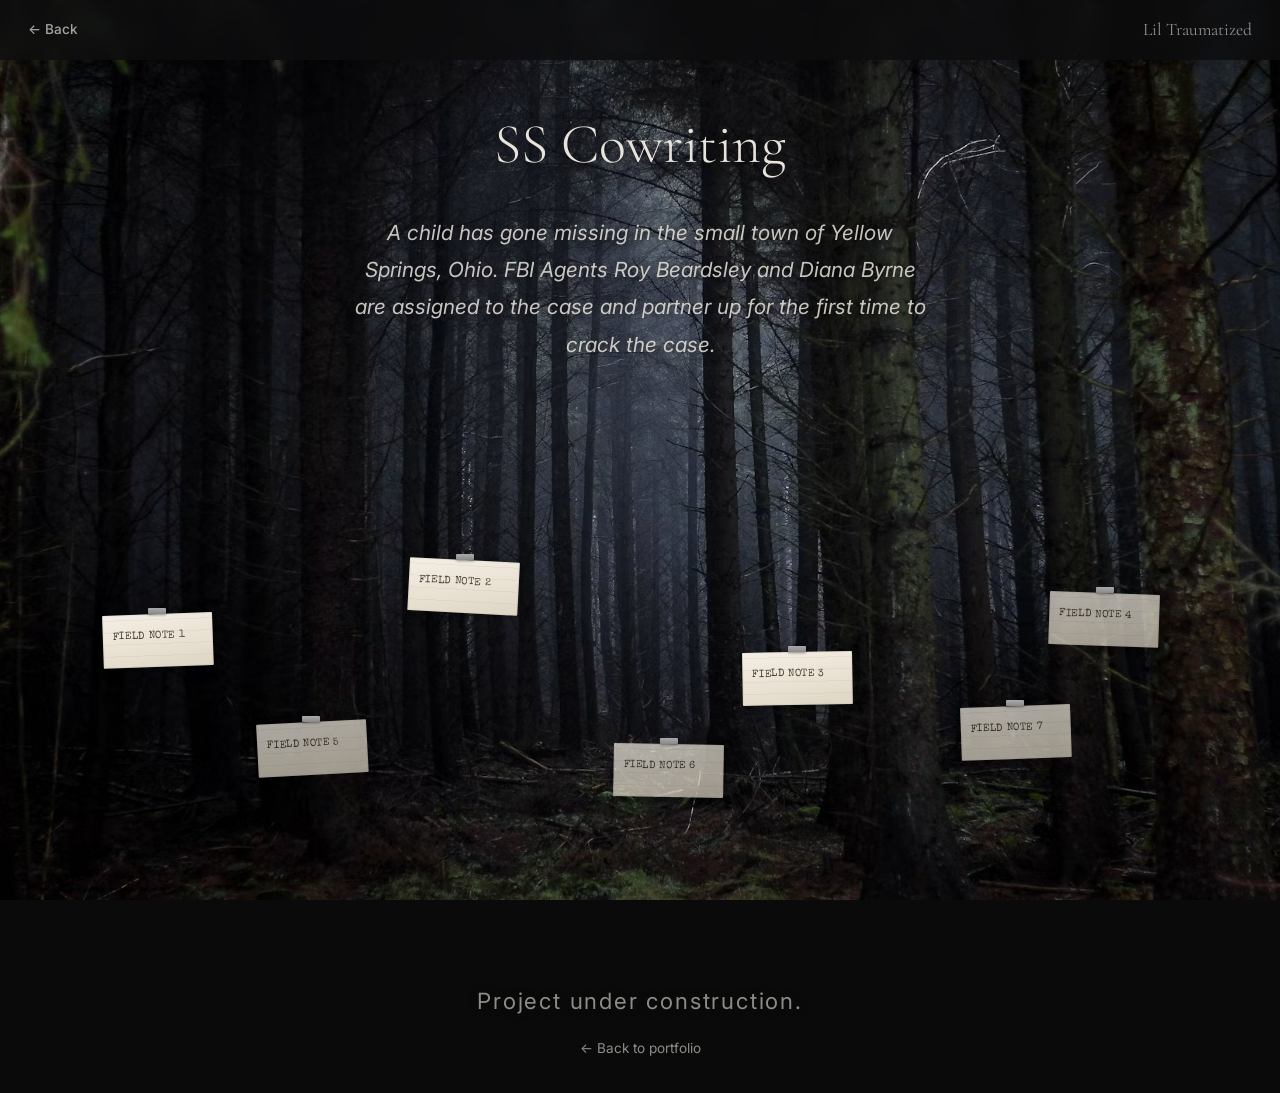
==== cowriting.html @ d9c1371a "Add SS Cowriting section with notebook animation and dark forest subpage Landing page: new notebook " ====
<!DOCTYPE html>
<html lang="en">
<head>
  <meta charset="UTF-8" />
  <meta name="viewport" content="width=device-width, initial-scale=1" />
  <meta name="color-scheme" content="light" />
  <title>SS Cowriting — Lil Traumatized</title>
  <link rel="preconnect" href="https://fonts.googleapis.com" />
  <link rel="preconnect" href="https://fonts.gstatic.com" crossorigin />
  <link href="https://fonts.googleapis.com/css2?family=Cormorant+Garamond:ital,wght@0,300;0,400;0,600;0,700;1,300;1,400&family=Inter:wght@300;400;500;600&family=Special+Elite&display=swap" rel="stylesheet" />
  <link rel="stylesheet" href="styles.css?v=24" />
</head>
<!-- Background image source: https://unsplash.com/s/photos/dark-forest?asset=%5B%22Photos%22%2C%7B%22slug%22%3A%22photography-of-forest-1L71sPT5XKc%22%7D%5D -->
<body class="cowriting-page">

  <!-- Dark forest background (brightness +0.05 via CSS filter) -->
  <div class="forest-bg" aria-hidden="true">
    <img src="Other%20Art%20Resources/DarkForest.avif" alt="" />
  </div>

  <!-- Fixed navigation -->
  <nav class="work-nav cowriting-nav">
    <a href="index.html" class="back-link">&larr; Back</a>
    <span class="work-nav-title">Lil Traumatized</span>
  </nav>

  <!-- Story blurb -->
  <header class="cowriting-header">
    <h1 class="cowriting-heading">SS Cowriting</h1>
    <p class="cowriting-blurb">A child has gone missing in the small town of Yellow Springs, Ohio. FBI Agents Roy Beardsley and Diana Byrne are assigned to the case and partner up for the first time to crack the case.</p>
  </header>

  <!-- Field notes pinned to the forest -->
  <main class="field-notes">

    <div class="field-note field-note--unlocked" data-note="1" style="top: 38%; left: 8%;">
      <div class="field-note-pin"></div>
      <div class="field-note-paper">
        <span class="field-note-label">Field Note 1</span>
        <span class="field-note-title">A Blip In The Timeline</span>
      </div>
    </div>

    <div class="field-note field-note--unlocked" data-note="2" style="top: 28%; left: 32%;">
      <div class="field-note-pin"></div>
      <div class="field-note-paper">
        <span class="field-note-label">Field Note 2</span>
        <span class="field-note-title">Briefing over Breakfast</span>
      </div>
    </div>

    <div class="field-note field-note--unlocked" data-note="3" style="top: 45%; left: 58%;">
      <div class="field-note-pin"></div>
      <div class="field-note-paper">
        <span class="field-note-label">Field Note 3</span>
        <span class="field-note-title">Old Man ....</span>
      </div>
    </div>

    <div class="field-note field-note--locked" data-note="4" style="top: 34%; left: 82%;">
      <div class="field-note-pin"></div>
      <div class="field-note-paper">
        <span class="field-note-label">Field Note 4</span>
        <span class="field-note-title">....</span>
      </div>
    </div>

    <div class="field-note field-note--locked" data-note="5" style="top: 58%; left: 20%;">
      <div class="field-note-pin"></div>
      <div class="field-note-paper">
        <span class="field-note-label">Field Note 5</span>
        <span class="field-note-title">....</span>
      </div>
    </div>

    <div class="field-note field-note--locked" data-note="6" style="top: 62%; left: 48%;">
      <div class="field-note-pin"></div>
      <div class="field-note-paper">
        <span class="field-note-label">Field Note 6</span>
        <span class="field-note-title">....</span>
      </div>
    </div>

    <div class="field-note field-note--locked" data-note="7" style="top: 55%; left: 75%;">
      <div class="field-note-pin"></div>
      <div class="field-note-paper">
        <span class="field-note-label">Field Note 7</span>
        <span class="field-note-title">....</span>
      </div>
    </div>

  </main>

  <footer class="cowriting-footer">
    <p class="cowriting-status">Project under construction.</p>
    <a href="index.html" class="cowriting-back">&larr; Back to portfolio</a>
  </footer>

  <script>
    document.addEventListener('contextmenu', function (e) {
      if (e.target.tagName === 'IMG') e.preventDefault();
    });
  </script>
</body>
</html>
---- styles.css ----
/* =============================================
   Lil Traumatized — Photography Portfolio
   ============================================= */

/* --- Reset & Base --- */
*, *::before, *::after { box-sizing: border-box; margin: 0; padding: 0; }

:root {
  color-scheme: light;

  /* Sky gradient */
  --sky-top: #fef2f4;
  --sky-pink: #f0c0c8;
  --sky-blue: #b8d0e4;
  --sky-bottom: #9cbcd4;

  /* Film */
  --film-base: rgba(30, 14, 6, 0.82);
  --film-hole: rgba(0, 0, 0, 0.55);
  --film-negative: sepia(1) saturate(2.5) brightness(0.38) contrast(1.4) hue-rotate(-15deg);
  --film-clear: sepia(0) saturate(1) brightness(1) contrast(1) hue-rotate(0deg);

  /* Text */
  --text-dark: #1a1a2e;
  --text-muted: #555570;
  --text-light: #ede4dc;

  /* Work page (darkroom) */
  --darkroom-bg: #0d0d0f;
  --darkroom-warm: #1a1612;
  --string-light-glow: rgba(255, 200, 100, 0.8);
  --string-light-dim: rgba(255, 180, 80, 0.15);

  /* Fonts */
  --font-display: 'Cormorant Garamond', Georgia, serif;
  --font-body: 'Inter', system-ui, -apple-system, sans-serif;
}

html { scroll-behavior: smooth; }

body {
  font-family: var(--font-body);
  line-height: 1.6;
  color: var(--text-dark);
  -webkit-font-smoothing: antialiased;
  -moz-osx-font-smoothing: grayscale;
}

img {
  -webkit-user-drag: none;
  user-select: none;
}


/* ===========================================
   LANDING PAGE
   =========================================== */

.landing-page {
  background: linear-gradient(
    180deg,
    var(--sky-top) 0%,
    var(--sky-pink) 35%,
    var(--sky-blue) 70%,
    var(--sky-bottom) 100%
  );
  overflow-x: hidden;
  -webkit-user-select: none;
  user-select: none;
}


/* --- Hero: HELLO + Clouds --- */
.hero {
  position: relative;
  height: 100vh;
  display: flex;
  flex-direction: column;
  align-items: center;
  justify-content: center;
  overflow-x: clip;
  z-index: 10;
}

.hero-content {
  text-align: center;
  z-index: 5;
  position: relative;
}

.hero-hello {
  font-family: var(--font-display);
  font-size: clamp(6rem, 18vw, 14rem);
  font-weight: 300;
  letter-spacing: 0.02em;
  line-height: 1;
  color: var(--text-dark);
  opacity: 0;
  transform: translateY(30px);
}

.hero-sub {
  font-family: var(--font-body);
  font-size: clamp(0.7rem, 1.6vw, 0.92rem);
  font-weight: 300;
  letter-spacing: 0.2em;
  text-transform: uppercase;
  color: var(--text-muted);
  margin-top: 12px;
  opacity: 0;
  transform: translateY(15px);
}

.hero-a {
  display: inline-block;
  opacity: 0;
  margin: 0 0.15em;
  animation: flickerA 4s ease-in-out 2s infinite;
}

@keyframes flickerA {
  0%, 5%    { opacity: 0; }
  8%        { opacity: 0.35; }
  10%       { opacity: 0.05; }
  13%       { opacity: 0.42; }
  15%, 18%  { opacity: 0; }
  22%       { opacity: 0.3; }
  24%       { opacity: 0.48; }
  26%       { opacity: 0.1; }
  28%       { opacity: 0.4; }
  30%, 50%  { opacity: 0; }
  53%       { opacity: 0.25; }
  55%       { opacity: 0.45; }
  57%       { opacity: 0.08; }
  60%       { opacity: 0.38; }
  63%, 100% { opacity: 0; }
}

/* Scroll cue */
.scroll-cue {
  position: absolute;
  bottom: 40px;
  text-align: center;
  z-index: 5;
  opacity: 0;
  cursor: pointer;
}

.scroll-cue-text {
  display: block;
  font-family: var(--font-body);
  font-size: 0.7rem;
  letter-spacing: 0.15em;
  text-transform: uppercase;
  color: var(--text-muted);
}

.scroll-cue-arrow {
  display: block;
  margin-top: 6px;
  font-size: 1.2rem;
  color: var(--text-muted);
  animation: bounce 2s ease-in-out infinite;
}

@keyframes bounce {
  0%, 100% { transform: translateY(0); }
  50% { transform: translateY(6px); }
}

/* --- Hand-drawn cloud layers --- */
.clouds {
  position: absolute;
  inset: 0;
  z-index: 4;
  pointer-events: none;
}

.cloud {
  position: absolute;
  will-change: transform, opacity;
  opacity: 0.55;
}

/* 4 clouds: two shapes, positioned across the bottom of the hero */
.cloud--1 {
  width: 500px;
  bottom: -30px;
  left: -60px;
}
.cloud--2 {
  width: 420px;
  bottom: -10px;
  right: -40px;
}
.cloud--3 {
  width: 550px;
  bottom: -50px;
  left: 25%;
}
.cloud--4 {
  width: 380px;
  bottom: 10px;
  right: 15%;
  opacity: 0.4;
}


/* --- Main content area (below clouds) --- */
.landing-main {
  position: relative;
  z-index: 2;
  display: flex;
  flex-direction: column;
  align-items: center;
  padding: 80px 24px 40px;
}

/* --- Floating signature --- */
.floating-signature {
  position: fixed;
  right: 30px;
  bottom: 30px;
  width: 180px;
  opacity: 0;
  mix-blend-mode: multiply;
  pointer-events: none;
  z-index: 1;
  transition: opacity 0.6s ease;
}

.floating-signature.sig-visible {
  opacity: 0.6;
}

@media (max-width: 768px) {
  .floating-signature {
    width: 100px;
    right: 8px;
    bottom: 12px;
  }
}

.site-title {
  font-family: var(--font-body);
  font-size: clamp(1.5rem, 4.5vw, 3rem);
  font-weight: 400;
  letter-spacing: 0.02em;
  line-height: 1.1;
  color: var(--text-dark);
  margin-bottom: 0;
  opacity: 0;
  transform: translateY(20px);
}

.about-me {
  max-width: 800px;
  margin: 0 auto 50px;
  padding: 1.2em 40px 0;
  text-align: left;
  opacity: 0.4;
}

.about-text {
  font-family: var(--font-body);
  font-size: 0.75rem;
  font-weight: 300;
  line-height: 1.7;
  color: var(--text-muted);
  margin-bottom: 12px;
}

.about-label {
  font-family: var(--font-body);
  font-size: 0.75rem;
  font-weight: 400;
  color: var(--text-muted);
  margin-bottom: 4px;
}

.about-facts {
  list-style: disc;
  padding-left: 18px;
  font-family: var(--font-body);
  font-size: 0.75rem;
  font-weight: 300;
  line-height: 1.7;
  color: var(--text-muted);
  margin-bottom: 12px;
}

.about-facts li {
  margin-bottom: 2px;
}

.about-closing {
  margin-top: 12px;
}

/* Desktop: scale about section up 150% */
@media (min-width: 769px) {
  .site-title {
    font-size: clamp(2.25rem, 6.75vw, 4.5rem);
  }
  .about-text,
  .about-label,
  .about-facts {
    font-size: 1.125rem;
  }
  .about-me {
    margin-bottom: 75px;
    padding-top: 1.8em;
  }
  .about-facts {
    margin-bottom: 18px;
  }
  .about-text {
    margin-bottom: 18px;
  }
  .about-closing {
    margin-top: 18px;
  }
}


/* --- Buckets grid --- */
.buckets {
  display: grid;
  grid-template-columns: repeat(2, 1fr);
  gap: 60px;
  max-width: 800px;
  width: 100%;
  margin-bottom: 80px;
}

.bucket {
  display: flex;
  flex-direction: column;
  align-items: center;
  text-decoration: none;
  color: inherit;
  cursor: pointer;
  opacity: 0;
  transform: translateY(30px);
}

/* Bucket 2 links to work.html */
#bucket-work {
  cursor: pointer;
}

.bucket-title {
  font-family: var(--font-body);
  font-size: 0.85rem;
  font-weight: 300;
  margin-top: 18px;
  text-align: center;
  color: var(--text-muted);
  line-height: 1.3;
  letter-spacing: 0.04em;
}

.badge {
  display: inline-block;
  font-family: var(--font-body);
  font-size: 0.65rem;
  font-weight: 600;
  letter-spacing: 0.12em;
  text-transform: uppercase;
  color: var(--text-muted);
  margin-top: 6px;
  padding: 3px 10px;
  border: 1px solid rgba(85, 85, 112, 0.3);
  border-radius: 20px;
}


/* --- Film strip (shared between landing + film page) --- */
.film-packet {
  display: flex;
  flex-direction: column;
  gap: 4px;
  width: 100%;
  max-width: 220px;
}

.film-strip {
  display: flex;
  gap: 3px;
  padding: 16px 6px;
  background: var(--film-base);
  border-radius: 3px;
  position: relative;
}

/* Sprocket holes */
.film-strip::before,
.film-strip::after {
  content: '';
  position: absolute;
  left: 5px;
  right: 5px;
  height: 6px;
  background-image: repeating-linear-gradient(
    90deg,
    transparent 0px,
    transparent 2px,
    var(--film-hole) 2px,
    var(--film-hole) 8px,
    transparent 8px,
    transparent 11px
  );
}
.film-strip::before { top: 4px; }
.film-strip::after  { bottom: 4px; }

.film-frame {
  flex: 1;
  min-width: 0;
  aspect-ratio: 3 / 2;
  overflow: hidden;
  border: 1px solid rgba(0, 0, 0, 0.25);
  border-radius: 1px;
  position: relative;
}

.film-frame img {
  width: 100%;
  height: 100%;
  object-fit: cover;
  display: block;
  filter: var(--film-negative);
  transition: filter 0.8s cubic-bezier(0.22, 1, 0.36, 1);
}

/* Per-frame hover target on landing page (Change 2b) */
.bucket .film-frame {
  pointer-events: auto;
}


/* --- Polaroid stack (bucket 2) --- */
.polaroid-stack {
  position: relative;
  width: 220px;
  height: 270px;
  margin: 0 auto;
  perspective: 600px;
}

.polaroid {
  position: absolute;
  width: 200px;
  height: 250px;
  background: #faf8f5;
  border-radius: 2px;
  padding: 14px 14px 50px;
  box-shadow:
    0 2px 8px rgba(0, 0, 0, 0.12),
    0 1px 3px rgba(0, 0, 0, 0.08);
  /* Center with margin offset so GSAP can freely control transform */
  left: 50%;
  top: 50%;
  margin-left: -100px;
  margin-top: -125px;
  transform-origin: center center;
}

.polaroid-photo {
  width: 100%;
  aspect-ratio: 1 / 1;
  overflow: hidden;
  background: #e8e4de;
  border-radius: 1px;
}

.polaroid-photo img {
  width: 100%;
  height: 100%;
  object-fit: cover;
  display: block;
}

/* Stacked positions — slightly rotated for natural look */
.polaroid--1 { transform: rotate(-2deg); z-index: 6; }
.polaroid--2 { transform: rotate(1.5deg) translate(3px, 2px); z-index: 5; }
.polaroid--3 { transform: rotate(-3.5deg) translate(-4px, 3px); z-index: 4; }
.polaroid--4 { transform: rotate(2.8deg) translate(5px, -1px); z-index: 3; }
.polaroid--5 { transform: rotate(-1deg) translate(-2px, 4px); z-index: 2; }
.polaroid--6 { transform: rotate(3deg) translate(2px, 1px); z-index: 1; }


/* --- Video section (CRT monitor) --- */
.video-section {
  display: grid;
  grid-template-columns: repeat(2, 1fr);
  gap: 60px;
  width: 100%;
  max-width: 800px;
  margin-bottom: 40px;
}

/* --- Bucket 3: SS Cowriting — Notebook --- */

.bucket-cowriting {
  cursor: pointer;
  text-decoration: none;
  color: inherit;
}

.notebook {
  width: 200px;
  height: 260px;
  position: relative;
  perspective: 800px;
  margin: 0 auto;
}

.notebook-spine {
  position: absolute;
  left: 0;
  top: 4px;
  bottom: 4px;
  width: 14px;
  background: linear-gradient(90deg, #5a3a28 0%, #7a5240 40%, #6b4535 100%);
  border-radius: 3px 0 0 3px;
  z-index: 3;
  box-shadow: 2px 0 6px rgba(0,0,0,0.2);
}

.notebook-cover {
  position: absolute;
  inset: 0;
  background: linear-gradient(145deg, #8B6342 0%, #6B4226 40%, #5A3520 70%, #4A2818 100%);
  border-radius: 2px 6px 6px 2px;
  z-index: 2;
  transform-origin: left center;
  transition: transform 0.6s cubic-bezier(0.22, 1, 0.36, 1);
  box-shadow:
    0 4px 16px rgba(0,0,0,0.15),
    inset 0 1px 0 rgba(255,255,255,0.1),
    inset 0 -2px 4px rgba(0,0,0,0.15);
}

/* Inside of cover (lighter endpaper) */
.notebook-cover::after {
  content: '';
  position: absolute;
  inset: 4px;
  background: linear-gradient(145deg, #d4c8b8 0%, #c4b8a4 100%);
  border-radius: 2px;
  backface-visibility: hidden;
  transform: rotateY(180deg);
}

.notebook-strap {
  position: absolute;
  right: 18px;
  top: 0;
  bottom: 0;
  width: 8px;
  background: #3a2a1a;
  border-radius: 1px;
  opacity: 0.5;
}

.notebook-pages {
  position: absolute;
  top: 6px;
  right: 6px;
  bottom: 6px;
  left: 14px;
  background: #faf6f0;
  border-radius: 0 4px 4px 0;
  z-index: 1;
  overflow: hidden;
}

.page-lines {
  position: absolute;
  inset: 0;
  background: repeating-linear-gradient(
    0deg,
    transparent 0px,
    transparent 23px,
    rgba(150, 180, 210, 0.3) 23px,
    rgba(150, 180, 210, 0.3) 24px
  );
  border-left: 1px solid rgba(220, 100, 100, 0.25);
  margin-left: 24px;
  margin-top: 16px;
}

.notebook-pen {
  position: absolute;
  right: 12px;
  bottom: 10px;
  width: 14px;
  height: 80px;
  transform: rotate(30deg) translateY(10px);
  transition: transform 0.5s cubic-bezier(0.22, 1, 0.36, 1) 0.3s;
  z-index: 2;
  opacity: 0.7;
  transition-property: transform, opacity;
}

.notebook-writing {
  position: absolute;
  top: 22px;
  left: 28px;
  width: 140px;
  height: 160px;
  z-index: 1;
}

.notebook-writing path {
  fill: none;
  stroke: #2a2a4a;
  stroke-width: 1.2;
  stroke-linecap: round;
  stroke-dasharray: 250;
  stroke-dashoffset: 250;
}

.notebook-writing path:nth-child(1) { transition: stroke-dashoffset 1.2s ease 0.5s; }
.notebook-writing path:nth-child(2) { transition: stroke-dashoffset 1.2s ease 0.7s; }
.notebook-writing path:nth-child(3) { transition: stroke-dashoffset 1.2s ease 0.9s; }
.notebook-writing path:nth-child(4) { transition: stroke-dashoffset 1.2s ease 1.1s; }
.notebook-writing path:nth-child(5) { transition: stroke-dashoffset 1.2s ease 1.3s; }

/* Hover: cover opens, pen lifts, writing appears */
.bucket-cowriting:hover .notebook-cover {
  transform: rotateY(-160deg);
}

.bucket-cowriting:hover .notebook-pen {
  transform: rotate(15deg) translateY(-20px);
  opacity: 1;
}

.bucket-cowriting:hover .notebook-writing path {
  stroke-dashoffset: 0;
}

/* Mobile: show open state (no hover available) */
@media (hover: none) {
  .notebook-cover {
    transform: rotateY(-160deg);
  }
  .notebook-pen {
    transform: rotate(15deg) translateY(-20px);
    opacity: 1;
  }
  .notebook-writing path {
    stroke-dashoffset: 0;
  }
}

.bucket-video {
  cursor: pointer;
  text-decoration: none;
  color: inherit;
}

.crt-monitor {
  width: 220px;
  margin: 0 auto;
}

.crt-body {
  position: relative;
}

.crt-bezel {
  background: linear-gradient(145deg, #d4cfc8 0%, #b8b2a8 30%, #a8a298 70%, #908a80 100%);
  border-radius: 16px 16px 8px 8px;
  padding: 18px 16px 22px;
  box-shadow:
    0 4px 16px rgba(0, 0, 0, 0.15),
    inset 0 1px 0 rgba(255, 255, 255, 0.3),
    inset 0 -2px 4px rgba(0, 0, 0, 0.08);
}

.crt-screen {
  width: 100%;
  aspect-ratio: 4 / 3;
  background: #1a1a1a;
  border-radius: 10px;
  border: 2px solid #2a2a28;
  position: relative;
  overflow: hidden;
  box-shadow:
    inset 0 0 30px rgba(0, 0, 0, 0.8),
    inset 0 0 6px rgba(0, 0, 0, 0.4);
  transition: background 0.8s cubic-bezier(0.22, 1, 0.36, 1),
              box-shadow 0.8s cubic-bezier(0.22, 1, 0.36, 1);
}

/* Scanlines overlay */
.crt-scanlines {
  position: absolute;
  inset: 0;
  background: repeating-linear-gradient(
    0deg,
    rgba(0, 0, 0, 0.15) 0px,
    rgba(0, 0, 0, 0.15) 1px,
    transparent 1px,
    transparent 3px
  );
  opacity: 0;
  transition: opacity 0.6s ease 0.2s;
  pointer-events: none;
  z-index: 2;
}

/* Screen glow when on */
.crt-glow {
  position: absolute;
  inset: 0;
  background: radial-gradient(
    ellipse at center,
    rgba(140, 180, 220, 0.3) 0%,
    rgba(80, 120, 180, 0.15) 40%,
    transparent 70%
  );
  opacity: 0;
  transition: opacity 0.8s cubic-bezier(0.22, 1, 0.36, 1) 0.1s;
  pointer-events: none;
  z-index: 1;
}

/* Static/noise effect */
.crt-static {
  position: absolute;
  inset: 0;
  opacity: 0;
  transition: opacity 0.5s ease 0.3s;
  pointer-events: none;
  z-index: 1;
  background-image: url("data:image/svg+xml,%3Csvg xmlns='http://www.w3.org/2000/svg'%3E%3Cfilter id='n'%3E%3CfeTurbulence type='fractalNoise' baseFrequency='0.9' numOctaves='3' stitchTiles='stitch'/%3E%3C/filter%3E%3Crect width='100%25' height='100%25' filter='url(%23n)' opacity='0.12'/%3E%3C/svg%3E");
  mix-blend-mode: screen;
}

.crt-base {
  width: 70%;
  height: 14px;
  margin: 0 auto;
  background: linear-gradient(180deg, #b0a898 0%, #9a9488 50%, #b0a898 100%);
  border-radius: 0 0 6px 6px;
  display: flex;
  align-items: center;
  justify-content: center;
  box-shadow: 0 3px 8px rgba(0, 0, 0, 0.1);
}

.crt-power-light {
  width: 5px;
  height: 5px;
  border-radius: 50%;
  background: #444;
  box-shadow: none;
  transition: background 0.4s ease, box-shadow 0.4s ease;
}

/* ---- CRT HOVER: power on ---- */
.bucket-video:hover .crt-screen {
  background: #0a1520;
  box-shadow:
    inset 0 0 30px rgba(0, 0, 0, 0.4),
    0 0 30px rgba(100, 150, 220, 0.12),
    0 0 60px rgba(100, 150, 220, 0.06);
}

.bucket-video:hover .crt-scanlines {
  opacity: 1;
}

.bucket-video:hover .crt-glow {
  opacity: 1;
}

.bucket-video:hover .crt-static {
  opacity: 1;
}

.bucket-video:hover .crt-power-light {
  background: #4ade80;
  box-shadow: 0 0 6px rgba(74, 222, 128, 0.6);
}

/* CRT thumbnail images for hover cycling */
.crt-thumbnails {
  position: absolute;
  inset: 0;
  z-index: 3;
  overflow: hidden;
  border-radius: 8px;
}

.crt-thumb {
  position: absolute;
  inset: 0;
  width: 100%;
  height: 100%;
  object-fit: cover;
  opacity: 0;
  transition: opacity 0.05s ease;
  pointer-events: none;
}

.crt-thumb.crt-thumb-active {
  opacity: 1;
}

/* Static flash overlay for transitions */
.crt-static-flash {
  position: absolute;
  inset: 0;
  z-index: 4;
  opacity: 0;
  pointer-events: none;
  background-image: url("data:image/svg+xml,%3Csvg xmlns='http://www.w3.org/2000/svg'%3E%3Cfilter id='n'%3E%3CfeTurbulence type='fractalNoise' baseFrequency='1.2' numOctaves='4' stitchTiles='stitch'/%3E%3C/filter%3E%3Crect width='100%25' height='100%25' filter='url(%23n)' opacity='0.7'/%3E%3C/svg%3E");
  mix-blend-mode: screen;
  border-radius: 8px;
}


/* --- Goodbye section --- */
.goodbye-section {
  padding: 360px 24px 80px;
  text-align: center;
}

.thank-you-text {
  font-family: var(--font-body);
  font-size: clamp(0.8rem, 1.8vw, 1rem);
  font-weight: 300;
  letter-spacing: 0.18em;
  text-transform: uppercase;
  color: var(--text-muted);
  margin-bottom: 16px;
  opacity: 0;
  transform: translateY(20px);
}

.goodbye-text {
  font-family: var(--font-display);
  font-size: clamp(3rem, 10vw, 7rem);
  font-weight: 300;
  letter-spacing: 0.02em;
  color: var(--text-dark);
  opacity: 0;
  transform: translateY(30px);
}


/* --- Social media icons (Change 7) --- */
.social-links {
  display: flex;
  gap: 28px;
  justify-content: center;
  margin-bottom: 16px;
}

.social-link {
  color: var(--text-dark);
  opacity: 0.5;
  transition: opacity 0.35s cubic-bezier(0.22, 1, 0.36, 1), transform 0.35s cubic-bezier(0.22, 1, 0.36, 1);
  display: inline-flex;
  align-items: center;
}

.social-link:hover {
  opacity: 1;
  transform: translateY(-2px);
}

.social-link svg {
  display: block;
}


/* --- Landing footer --- */
.landing-footer {
  text-align: center;
  padding-top: 40px;
  opacity: 0;
  width: 100%;
}

.contact-link {
  font-family: var(--font-body);
  font-size: 0.95rem;
  color: var(--text-dark);
  text-decoration: none;
  border-bottom: 1px solid rgba(26, 26, 46, 0.25);
  transition: border-color 0.3s ease;
}
.contact-link:hover {
  border-color: var(--text-dark);
}

.copyright {
  font-family: var(--font-body);
  font-size: 0.8rem;
  color: var(--text-muted);
  margin-top: 8px;
}


/* --- Landing responsive --- */
@media (max-width: 900px) {
  .hero-hello {
    font-size: clamp(4rem, 15vw, 10rem);
  }
  .buckets {
    gap: 40px;
    max-width: 600px;
  }
  .polaroid-stack {
    width: 180px;
    height: 230px;
  }
  .polaroid {
    width: 170px;
    height: 215px;
    margin-left: -85px;
    margin-top: -107px;
    padding: 12px 12px 42px;
  }

  .crt-monitor {
    width: 200px;
  }
  .notebook {
    width: 180px;
    height: 234px;
  }
  .video-section {
    gap: 40px;
  }
}

@media (max-width: 560px) {
  .landing-main {
    padding: 60px 16px 32px;
  }
  .landing-header {
    margin-bottom: 0;
    padding: 0 20px;
  }
  .about-me {
    padding: 1.2em 20px 0;
  }
  .buckets {
    grid-template-columns: 1fr;
    gap: 48px;
    max-width: 340px;
  }
  .polaroid-stack {
    width: 200px;
    height: 250px;
  }
  .polaroid {
    width: 185px;
    height: 235px;
    margin-left: -92px;
    margin-top: -117px;
  }

  /* Scale down hand-drawn clouds for mobile */
  .cloud--1 {
    width: 220px;
    bottom: -15px; left: -30px;
  }
  .cloud--2 {
    width: 200px;
    bottom: -5px; right: -20px;
  }
  .cloud--3 {
    width: 240px;
    bottom: -20px; left: 10%;
  }
  .cloud--4 {
    width: 180px;
    bottom: 5px; right: 5%;
  }

  .video-section {
    grid-template-columns: 1fr;
    gap: 48px;
    margin-bottom: 32px;
  }

  .notebook {
    width: 180px;
    height: 230px;
  }

  .crt-monitor {
    width: 180px;
  }

  .crt-bezel {
    padding: 14px 12px 18px;
    border-radius: 12px 12px 6px 6px;
  }

  .goodbye-section {
    padding: 40px 24px 24px;
  }
}


/* ===========================================
   FILM PAGE
   =========================================== */

/* Gray-black background */
.film-page {
  background: #161614;
  color: var(--text-light);
  overflow-x: hidden;
}

/* --- Film grain overlay (fine texture) --- */
.film-grain {
  position: fixed;
  inset: 0;
  z-index: 50;
  pointer-events: none;
  opacity: 0.06;
  mix-blend-mode: overlay;
}

/* --- Film dust overlay (bright specks/particles) --- */
.film-dust {
  position: fixed;
  inset: 0;
  z-index: 51;
  pointer-events: none;
  opacity: 0.15;
  mix-blend-mode: screen;
}

/* --- Random film burn pop-ups (Change 3c) --- */
.film-burns {
  position: fixed;
  top: 0;
  left: 0;
  width: 100%;
  height: 100%;
  z-index: 45;
  pointer-events: none;
  overflow: hidden;
}

.film-burn {
  position: absolute;
  width: 30vw;
  height: 60vh;
  border-radius: 50%;
  opacity: 0;
  filter: blur(80px);
}

.film-burn--1 {
  background: radial-gradient(ellipse, rgba(255, 120, 30, 0.35) 0%, rgba(200, 60, 10, 0.15) 40%, transparent 70%);
  top: -10%;
  right: -5%;
}

.film-burn--2 {
  background: radial-gradient(ellipse, rgba(255, 180, 50, 0.3) 0%, rgba(230, 100, 20, 0.12) 45%, transparent 70%);
  bottom: -15%;
  left: 10%;
}

.film-burn--3 {
  background: radial-gradient(ellipse, rgba(255, 80, 40, 0.25) 0%, rgba(180, 50, 15, 0.1) 40%, transparent 70%);
  top: 20%;
  left: -10%;
}


/* --- Navigation bar --- */
.film-nav {
  position: fixed;
  top: 0;
  left: 0;
  right: 0;
  z-index: 100;
  display: flex;
  align-items: center;
  justify-content: space-between;
  padding: 16px 28px;
  background: rgba(20, 20, 18, 0.85);
  backdrop-filter: blur(8px);
}

.back-link {
  font-family: var(--font-body);
  font-size: 0.85rem;
  font-weight: 500;
  color: var(--text-light);
  text-decoration: none;
  opacity: 0.7;
  transition: opacity 0.3s ease;
}
.back-link:hover { opacity: 1; }

.film-nav-title {
  font-family: var(--font-display);
  font-size: 1.1rem;
  font-weight: 400;
  color: var(--text-light);
  opacity: 0.6;
}

/* --- Intro section --- */
.film-intro {
  min-height: 80vh;
  display: flex;
  flex-direction: column;
  align-items: center;
  justify-content: center;
  text-align: center;
  padding: 100px 24px 60px;
}

.film-heading {
  font-family: var(--font-display);
  font-size: clamp(2.5rem, 7vw, 5rem);
  font-weight: 300;
  color: var(--text-light);
  margin-bottom: 20px;
  opacity: 0;
  transform: translateY(20px);
}

.film-description {
  font-family: var(--font-body);
  font-size: 1rem;
  font-weight: 300;
  line-height: 1.8;
  color: rgba(237, 228, 220, 0.6);
  max-width: 520px;
  opacity: 0;
  transform: translateY(14px);
}

.scroll-hint {
  margin-top: 48px;
  font-family: var(--font-body);
  font-size: 0.7rem;
  letter-spacing: 0.15em;
  text-transform: uppercase;
  color: rgba(237, 228, 220, 0.3);
  opacity: 0;
}

.scroll-hint-arrow {
  display: block;
  margin-top: 8px;
  font-size: 1.2rem;
  animation: bounce 2s ease-in-out infinite;
}

@keyframes bounce {
  0%, 100% { transform: translateY(0); }
  50% { transform: translateY(6px); }
}

/* --- Film viewer / FV-2010 (Change 6 redesign) --- */
.film-viewer {
  position: absolute;
  top: 50%;
  left: 50%;
  transform: translate(-50%, -50%);
  z-index: 0;
  pointer-events: none;
}

.viewer-housing {
  width: 92vw;
  max-width: 1400px;
  height: 66vh;
  max-height: 560px;
  background: #0a0a0a;
  border: 2px solid #1e1e1e;
  border-top: 3px solid #252525;
  border-radius: 5px;
  padding: 16px;
  display: flex;
  align-items: center;
  justify-content: center;
  box-shadow:
    0 10px 40px rgba(0, 0, 0, 0.6),
    inset 0 1px 0 rgba(50, 50, 50, 0.15);
}

.viewer-panel {
  width: 100%;
  height: 100%;
  background: rgba(255, 255, 255, 0);
  border: 1px solid rgba(35, 35, 33, 0.4);
  border-radius: 2px;
  transition: box-shadow 1.5s ease;
}

/* Backlit strip edge glow — applied via JS class toggle */
.film-strip-full.is-backlit {
  background-color: #2a1a10;
  box-shadow:
    0 0 25px rgba(200, 150, 60, 0.06),
    0 0 60px rgba(200, 150, 60, 0.03);
  transition: background-color 1.5s ease, box-shadow 1.5s ease;
}

/* --- Film strip container (pinned for horizontal scroll) --- */
.film-container {
  position: relative;
  overflow: hidden;
}

.film-track {
  display: flex;
  align-items: center;
  height: 100vh;
  padding-left: 8vw;
  padding-right: 50vw;
  will-change: transform;
}

.film-strip-full {
  display: flex;
  gap: 6px;
  padding: 36px 20px;
  background: var(--film-base);
  border-radius: 4px;
  position: relative;
  z-index: 55;
  height: 55vh;
  max-height: 480px;
  min-height: 280px;
  align-items: stretch;
  flex-shrink: 0;
  transform-origin: center center;
  isolation: isolate;
}

/* Sprocket holes for full strip */
.film-strip-full::before,
.film-strip-full::after {
  content: '';
  position: absolute;
  left: 12px;
  right: 12px;
  height: 10px;
  background-image: repeating-linear-gradient(
    90deg,
    transparent 0px,
    transparent 4px,
    var(--film-hole) 4px,
    var(--film-hole) 14px,
    transparent 14px,
    transparent 19px
  );
}
.film-strip-full::before { top: 10px; }
.film-strip-full::after  { bottom: 10px; }

.film-strip-full .film-frame {
  flex: 0 0 auto;
  width: calc((55vh - 72px) * 1.5);
  max-width: calc((480px - 72px) * 1.5);
  min-width: calc((280px - 72px) * 1.5);
  height: 100%;
  aspect-ratio: auto;
  border: 1px solid rgba(40, 20, 8, 0.6);
  border-radius: 2px;
  overflow: hidden;
  position: relative;
  cursor: pointer;
}

.film-strip-full .film-frame img {
  width: 100%;
  height: 100%;
  object-fit: cover;
  display: block;
  filter: var(--film-negative);
  position: relative;
  z-index: 55;
}

/* Frame numbers */
.film-strip-full .film-frame::after {
  content: attr(data-frame);
  position: absolute;
  bottom: -22px;
  left: 50%;
  transform: translateX(-50%);
  font-family: 'Courier New', monospace;
  font-size: 7px;
  color: rgba(180, 120, 50, 0.35);
  white-space: nowrap;
  pointer-events: none;
}


/* --- Film burn on first frame only (start-of-roll light leak) --- */
/* Bright white overexposed left edge → warm orange wash → fades */
.film-strip-full .film-frame:nth-child(1)::before {
  content: '';
  position: absolute;
  inset: 0;
  z-index: 2;
  pointer-events: none;
  border-radius: 2px;
  background: linear-gradient(
    to right,
    rgba(255, 255, 255, 0.88) 0%,
    rgba(255, 240, 190, 0.65) 6%,
    rgba(255, 180, 70, 0.5) 18%,
    rgba(255, 100, 30, 0.28) 38%,
    rgba(255, 60, 15, 0.1) 58%,
    transparent 78%
  );
}


/* --- Caption bar --- */
.film-caption-bar {
  position: fixed;
  bottom: 0;
  left: 0;
  right: 0;
  z-index: 100;
  display: flex;
  align-items: center;
  justify-content: center;
  gap: 20px;
  padding: 14px 28px;
  background: rgba(20, 20, 18, 0.85);
  backdrop-filter: blur(8px);
  opacity: 0;
}

.frame-counter {
  font-family: 'Courier New', monospace;
  font-size: 0.75rem;
  color: rgba(237, 228, 220, 0.4);
}

.frame-caption {
  font-family: var(--font-body);
  font-size: 0.85rem;
  font-weight: 300;
  color: var(--text-light);
}


/* --- Lightbox (Change 4) --- */
.lightbox {
  position: fixed;
  inset: 0;
  z-index: 200;
  display: flex;
  align-items: center;
  justify-content: center;
  background: rgba(10, 10, 8, 0.92);
  backdrop-filter: blur(6px);
  opacity: 0;
  visibility: hidden;
  transition: opacity 0.35s ease, visibility 0.35s ease;
}

.lightbox.is-active {
  opacity: 1;
  visibility: visible;
}

.lightbox-content {
  display: flex;
  flex-direction: column;
  align-items: center;
  max-width: 90vw;
  max-height: 85vh;
}

.lightbox-img {
  max-width: 90vw;
  max-height: 78vh;
  object-fit: contain;
  border-radius: 2px;
  filter: none;
  transform: scale(0.92);
  opacity: 0;
  transition: transform 0.4s cubic-bezier(0.22, 1, 0.36, 1),
              opacity 0.4s ease;
}

.lightbox.is-active .lightbox-img {
  transform: scale(1);
  opacity: 1;
}

.lightbox-caption {
  font-family: var(--font-body);
  font-size: 0.9rem;
  font-weight: 300;
  color: rgba(237, 228, 220, 0.7);
  margin-top: 16px;
  text-align: center;
}

.lightbox-close {
  position: absolute;
  top: 20px;
  right: 24px;
  background: none;
  border: none;
  color: var(--text-light);
  font-size: 2rem;
  cursor: pointer;
  opacity: 0.6;
  transition: opacity 0.2s;
  z-index: 210;
}
.lightbox-close:hover { opacity: 1; }

.lightbox-prev,
.lightbox-next {
  position: absolute;
  top: 50%;
  transform: translateY(-50%);
  background: none;
  border: none;
  color: var(--text-light);
  font-size: 3rem;
  cursor: pointer;
  opacity: 0.4;
  transition: opacity 0.2s;
  padding: 20px;
  z-index: 210;
}
.lightbox-prev { left: 16px; }
.lightbox-next { right: 16px; }
.lightbox-prev:hover,
.lightbox-next:hover { opacity: 0.9; }


/* --- Film page footer --- */
.film-footer {
  text-align: center;
  padding: 60px 24px;
}

.film-footer a {
  font-family: var(--font-body);
  font-size: 0.9rem;
  color: var(--text-light);
  text-decoration: none;
  opacity: 0.5;
  transition: opacity 0.3s ease;
}
.film-footer a:hover { opacity: 1; }


/* --- Film page responsive --- */
@media (max-width: 768px) {
  .film-nav {
    padding: 12px 16px;
  }

  .film-intro {
    min-height: 60vh;
    padding: 80px 20px 40px;
  }

  .film-strip-full {
    height: 35vh;
    max-height: 300px;
    min-height: 200px;
    padding: 28px 14px;
    gap: 4px;
  }

  .film-strip-full .film-frame {
    width: calc((35vh - 56px) * 1.5);
    max-width: calc((300px - 56px) * 1.5);
    min-width: calc((200px - 56px) * 1.5);
  }

  .film-track {
    padding-left: 4vw;
  }

  .film-caption-bar {
    padding: 10px 16px;
    gap: 12px;
  }

  .lightbox-prev,
  .lightbox-next {
    font-size: 2rem;
    padding: 12px;
  }

  .lightbox-close {
    top: 12px;
    right: 16px;
  }
}


/* ===========================================
   WORK PAGE (Polaroids on String Lights)
   =========================================== */

.work-page {
  background: var(--darkroom-bg);
  color: var(--text-light);
  overflow-x: hidden;
  transition: background 1.5s cubic-bezier(0.22, 1, 0.36, 1);
}

.work-page.lights-on {
  background: var(--darkroom-warm);
}

/* --- Dark room overlay --- */
.darkroom-overlay {
  position: fixed;
  inset: 0;
  z-index: 40;
  background: #000;
  opacity: 0.7;
  pointer-events: none;
}

/* --- Work navigation (mirrors film-nav) --- */
.work-nav {
  position: fixed;
  top: 0;
  left: 0;
  right: 0;
  z-index: 100;
  display: flex;
  align-items: center;
  justify-content: space-between;
  padding: 16px 28px;
  background: rgba(13, 13, 15, 0.85);
  backdrop-filter: blur(8px);
}

.work-nav-title {
  font-family: var(--font-display);
  font-size: 1.1rem;
  font-weight: 400;
  color: var(--text-light);
  opacity: 0.6;
}

/* --- Work intro (mirrors film-intro) --- */
.work-intro {
  min-height: 80vh;
  display: flex;
  flex-direction: column;
  align-items: center;
  justify-content: center;
  text-align: center;
  padding: 100px 24px 60px;
  position: relative;
  z-index: 50; /* above darkroom overlay */
}

.work-heading {
  font-family: var(--font-display);
  font-size: clamp(2.5rem, 7vw, 5rem);
  font-weight: 300;
  color: #fff;
  margin-bottom: 20px;
  opacity: 0;
  transform: translateY(20px);
}

.work-description {
  font-family: var(--font-body);
  font-size: 1.05rem;
  font-weight: 300;
  line-height: 1.8;
  color: rgba(255, 255, 255, 0.55);
  max-width: 520px;
  opacity: 0;
  transform: translateY(14px);
}

/* --- String lights section --- */
.string-lights-section {
  padding: 40px 0 120px;
  max-width: 1200px;
  margin: 0 auto;
}

.string-row {
  position: relative;
  min-height: 380px;
  margin-bottom: 120px;
  padding: 0 40px;
  transition: opacity 0.6s ease;
}

.string-row.row-dimmed {
  opacity: 0.25;
}

.string-svg {
  position: absolute;
  top: 0;
  left: 0;
  width: 100%;
  height: 100%;
  pointer-events: none;
  z-index: 1;
}

.string-svg path {
  fill: none;
  stroke: #4a4038;
  stroke-width: 2.5;
  stroke-linecap: round;
  transition: stroke 1s ease;
}

.work-page.lights-on .string-svg path {
  stroke: #6a5a48;
}

/* --- String light bulbs (Edison globe style) --- */
.string-bulb {
  position: absolute;
  z-index: 2;
  pointer-events: none;
  transform: translate(-50%, -2px);
}

/* Socket/cap */
.string-bulb::before {
  content: '';
  position: absolute;
  top: 0;
  left: 50%;
  transform: translateX(-50%);
  width: 7px;
  height: 5px;
  background: linear-gradient(180deg, #5a5040 0%, #3e3628 100%);
  border-radius: 1px 1px 0 0;
}

/* Glass bulb */
.string-bulb::after {
  content: '';
  position: absolute;
  top: 4px;
  left: 50%;
  transform: translateX(-50%);
  width: 12px;
  height: 14px;
  border-radius: 3px 3px 50% 50%;
  background: radial-gradient(ellipse at 40% 35%, rgba(255, 220, 140, 0.12) 0%, rgba(80, 60, 30, 0.15) 60%, rgba(40, 30, 15, 0.2) 100%);
  border: 1px solid rgba(100, 80, 50, 0.2);
  box-shadow: none;
  transition: background 0.6s ease, box-shadow 0.6s ease;
}

.work-page.lights-on .string-bulb::after {
  background: radial-gradient(ellipse at 50% 40%,
    rgba(255, 240, 180, 1) 0%,
    rgba(255, 210, 120, 0.85) 25%,
    rgba(255, 180, 80, 0.4) 55%,
    rgba(200, 150, 60, 0.1) 100%);
  border-color: rgba(255, 220, 120, 0.5);
  box-shadow:
    0 0 4px 2px rgba(255, 230, 160, 0.9),
    0 0 12px 4px rgba(255, 200, 100, 0.6),
    0 0 30px 8px rgba(255, 180, 80, 0.35),
    0 0 60px 16px rgba(255, 160, 60, 0.18),
    0 0 100px 30px rgba(255, 140, 40, 0.08);
}

/* Dim state for non-focused rows */
.string-row.row-dimmed .string-bulb::after {
  background: radial-gradient(ellipse at 50% 40%,
    rgba(255, 220, 140, 0.5) 0%,
    rgba(255, 180, 80, 0.2) 40%,
    rgba(200, 150, 60, 0.05) 100%);
  box-shadow:
    0 0 3px 1px rgba(255, 200, 100, 0.25),
    0 0 8px 2px rgba(255, 180, 80, 0.1);
}

/* --- Polaroid row layout --- */
.polaroid-row {
  position: relative;
  z-index: 3;
  width: 100%;
  height: 100%;
}

/* --- Work polaroid --- */
.work-polaroid {
  position: absolute;
  cursor: pointer;
}

@media (hover: hover) {
  .work-polaroid {
    will-change: transform;
  }
}

/* --- Clothespin --- */
.clothespin {
  position: absolute;
  top: -14px;
  left: 50%;
  transform: translateX(-50%);
  width: 8px;
  height: 22px;
  background: linear-gradient(180deg, #8B7355 0%, #6B5B45 100%);
  border-radius: 2px 2px 1px 1px;
  z-index: 5;
  transform-origin: top center;
}

.clothespin::before {
  content: '';
  position: absolute;
  top: 3px;
  left: -1px;
  right: -1px;
  height: 4px;
  background: #5a4a38;
  border-radius: 1px;
}

/* --- Polaroid frame --- */
.work-polaroid-frame {
  width: 230px;
  background: #faf8f5;
  border-radius: 2px;
  padding: 14px 14px 48px;
  box-shadow:
    0 4px 16px rgba(0, 0, 0, 0.3),
    0 1px 4px rgba(0, 0, 0, 0.15);
  transition: box-shadow 0.4s cubic-bezier(0.22, 1, 0.36, 1);
}

.work-polaroid-photo {
  width: 100%;
  aspect-ratio: 1 / 1;
  overflow: hidden;
  background: #e8e4de;
  border-radius: 1px;
}

.work-polaroid-photo img {
  width: 100%;
  height: 100%;
  object-fit: cover;
  display: block;
  /* NO filter — photos display with original colors */
}

/* --- Work footer --- */
.work-footer {
  text-align: center;
  padding: 60px 24px;
}

.work-footer a {
  font-family: var(--font-body);
  font-size: 0.9rem;
  color: var(--text-light);
  text-decoration: none;
  opacity: 0.5;
  transition: opacity 0.35s cubic-bezier(0.22, 1, 0.36, 1);
}
.work-footer a:hover { opacity: 1; }


/* --- Work page responsive --- */
@media (max-width: 900px) {
  .string-row {
    min-height: 320px;
    margin-bottom: 60px;
  }
  .work-polaroid-frame {
    width: 180px;
    padding: 10px 10px 40px;
  }
}

/* --- Mobile serpentine layout (< 768px) --- */

/* Hide serpentine container on desktop */
.serpentine-mobile { display: none; }

@media (max-width: 768px) {
  /* Hide desktop string rows on mobile */
  .string-row { display: none !important; }

  /* Show serpentine container */
  .serpentine-mobile {
    display: block;
    position: relative;
    padding: 0 0 40px;
  }

  /* The continuous SVG string */
  .serpentine-svg {
    position: absolute;
    top: 0;
    left: 0;
    width: 100%;
    height: 100%;
    pointer-events: none;
    z-index: 1;
  }
  .serpentine-svg path {
    fill: none;
    stroke: rgba(160, 140, 110, 0.5);
    stroke-width: 2;
    stroke-linecap: round;
  }
  .work-page.lights-on .serpentine-svg path {
    stroke: rgba(180, 160, 120, 0.55);
  }

  /* Each pair of polaroids */
  .serpentine-segment {
    position: relative;
    display: flex;
    justify-content: center;
    gap: 12px;
    padding: 50px 16px 16px;
    z-index: 3;
  }

  /* Polaroids in serpentine */
  .serpentine-mobile .work-polaroid {
    position: relative !important;
    left: auto !important;
    top: auto !important;
    flex: 0 0 auto;
  }
  .serpentine-mobile .work-polaroid-frame {
    width: 150px;
    padding: 8px 8px 32px;
  }

  /* Serpentine bulbs */
  .serpentine-bulb {
    position: absolute;
    z-index: 2;
    pointer-events: none;
    transform: translate(-50%, -2px);
  }
  .serpentine-bulb::before {
    content: '';
    position: absolute;
    top: 0;
    left: 50%;
    transform: translateX(-50%);
    width: 7px;
    height: 5px;
    background: linear-gradient(180deg, #5a5040 0%, #3e3628 100%);
    border-radius: 1px 1px 0 0;
  }
  .serpentine-bulb::after {
    content: '';
    position: absolute;
    top: 4px;
    left: 50%;
    transform: translateX(-50%);
    width: 12px;
    height: 14px;
    border-radius: 3px 3px 50% 50%;
    background: radial-gradient(ellipse at 40% 35%, rgba(255, 220, 140, 0.12) 0%, rgba(80, 60, 30, 0.15) 60%, rgba(40, 30, 15, 0.2) 100%);
    border: 1px solid rgba(100, 80, 50, 0.2);
    box-shadow: none;
    transition: background 0.6s ease, box-shadow 0.6s ease;
  }
  .work-page.lights-on .serpentine-bulb::after {
    background: radial-gradient(ellipse at 50% 40%,
      rgba(255, 240, 180, 1) 0%,
      rgba(255, 210, 120, 0.85) 25%,
      rgba(255, 180, 80, 0.4) 55%,
      rgba(200, 150, 60, 0.1) 100%);
    border-color: rgba(255, 220, 120, 0.5);
    box-shadow:
      0 0 4px 2px rgba(255, 230, 160, 0.9),
      0 0 12px 4px rgba(255, 200, 100, 0.6),
      0 0 30px 8px rgba(255, 180, 80, 0.35),
      0 0 60px 16px rgba(255, 160, 60, 0.18),
      0 0 100px 30px rgba(255, 140, 40, 0.08);
  }

  .work-nav {
    padding: 12px 16px;
  }
  .work-intro {
    min-height: 60vh;
    padding: 80px 20px 40px;
  }
  .string-lights-section {
    padding: 20px 0 80px;
  }
}


/* ===========================================
   VIDEO PAGE
   =========================================== */

/* ===========================================================
   COWRITING PAGE — Dark forest with field notes
   =========================================================== */

.cowriting-page {
  background: #0a0a0a;
  min-height: 100vh;
  color: #e8e4dc;
  overflow-x: hidden;
  position: relative;
}

/* Full-bleed forest background — brightness bumped +0.05 */
.forest-bg {
  position: fixed;
  inset: 0;
  z-index: 0;
}

.forest-bg img {
  width: 100%;
  height: 100%;
  object-fit: cover;
  filter: brightness(1.05);
}

/* Nav on dark background */
.cowriting-nav .back-link,
.cowriting-nav .work-nav-title {
  color: #e8e4dc;
}

.cowriting-nav .back-link:hover {
  color: #fff;
}

/* Header blurb overlay */
.cowriting-header {
  position: relative;
  z-index: 2;
  text-align: center;
  padding: 100px 24px 40px;
  max-width: 640px;
  margin: 0 auto;
}

.cowriting-heading {
  font-family: var(--font-display);
  font-size: clamp(2.2rem, 6vw, 3.5rem);
  font-weight: 300;
  color: #e8e4dc;
  text-shadow: 0 2px 20px rgba(0,0,0,0.6);
  margin-bottom: 24px;
}

.cowriting-blurb {
  font-family: var(--font-body);
  font-size: 1.3rem;
  line-height: 1.8;
  color: rgba(232, 228, 220, 0.85);
  font-style: italic;
  text-shadow: 0 1px 8px rgba(0,0,0,0.5);
  max-width: 580px;
  margin: 0 auto;
}

/* --- Field notes scattered across the forest --- */
.field-notes {
  position: relative;
  z-index: 2;
  width: 100%;
  height: 60vh;
  min-height: 400px;
}

.field-note {
  position: absolute;
  width: 110px;
  cursor: default;
}

.field-note--unlocked {
  cursor: pointer;
}

/* Pushpin / staple */
.field-note-pin {
  width: 18px;
  height: 6px;
  background: linear-gradient(180deg, #aaa 0%, #888 100%);
  border-radius: 1px;
  margin: 0 auto 0;
  position: relative;
  z-index: 2;
  box-shadow: 0 1px 3px rgba(0,0,0,0.4);
}

/* Paper */
.field-note-paper {
  background: linear-gradient(170deg, #f4efe6 0%, #e8e0d0 60%, #ddd5c4 100%);
  padding: 14px 10px 16px;
  border-radius: 1px;
  box-shadow:
    0 3px 12px rgba(0,0,0,0.4),
    inset 0 0 0 1px rgba(0,0,0,0.05);
  transform-origin: top center;
  transform: rotate(0deg);
  transition: transform 0.4s cubic-bezier(0.22, 1, 0.36, 1), box-shadow 0.3s ease;
  position: relative;
  overflow: hidden;
}

/* Subtle aged paper texture via noise */
.field-note-paper::before {
  content: '';
  position: absolute;
  inset: 0;
  background: repeating-linear-gradient(
    0deg,
    transparent 0px,
    transparent 11px,
    rgba(180, 170, 150, 0.15) 11px,
    rgba(180, 170, 150, 0.15) 12px
  );
  pointer-events: none;
}

.field-note-label {
  display: block;
  font-family: 'Special Elite', 'Courier New', monospace;
  font-size: 0.65rem;
  color: #4a4035;
  letter-spacing: 0.06em;
  text-transform: uppercase;
  margin-bottom: 6px;
}

.field-note-title {
  display: block;
  font-family: 'Special Elite', 'Courier New', monospace;
  font-size: 0.6rem;
  color: #6a5d50;
  line-height: 1.4;
  opacity: 0;
  max-height: 0;
  overflow: hidden;
  transition: opacity 0.4s ease 0.15s, max-height 0.4s ease;
}

/* Unlocked notes: hover opens them up */
.field-note--unlocked:hover .field-note-paper {
  transform: rotate(-3deg) translateY(-4px);
  box-shadow:
    0 8px 24px rgba(0,0,0,0.5),
    inset 0 0 0 1px rgba(0,0,0,0.05);
}

.field-note--unlocked:hover .field-note-title {
  opacity: 1;
  max-height: 60px;
}

/* Locked notes: slightly faded */
.field-note--locked .field-note-paper {
  opacity: 0.7;
}

.field-note--locked .field-note-title {
  opacity: 0;
}

/* Give each note a slight unique rotation */
.field-note[data-note="1"] .field-note-paper { transform: rotate(-2deg); }
.field-note[data-note="2"] .field-note-paper { transform: rotate(3deg); }
.field-note[data-note="3"] .field-note-paper { transform: rotate(-1deg); }
.field-note[data-note="4"] .field-note-paper { transform: rotate(2deg); }
.field-note[data-note="5"] .field-note-paper { transform: rotate(-3deg); }
.field-note[data-note="6"] .field-note-paper { transform: rotate(1deg); }
.field-note[data-note="7"] .field-note-paper { transform: rotate(-2deg); }

/* Footer */
.cowriting-footer {
  position: relative;
  z-index: 2;
  text-align: center;
  padding: 40px 24px 32px;
}

.cowriting-status {
  font-family: var(--font-body);
  font-size: 1.4rem;
  color: rgba(232, 228, 220, 0.6);
  letter-spacing: 0.08em;
  margin-bottom: 16px;
  text-shadow: 0 1px 8px rgba(0,0,0,0.4);
}

.cowriting-back {
  font-family: var(--font-body);
  font-size: 0.85rem;
  color: rgba(232, 228, 220, 0.6);
  text-decoration: none;
  transition: color 0.3s ease;
}

.cowriting-back:hover {
  color: #fff;
}

/* Mobile: reflow notes into a column */
@media (max-width: 768px) {
  .field-notes {
    height: auto;
    min-height: 0;
    display: flex;
    flex-direction: column;
    align-items: center;
    gap: 24px;
    padding: 20px 24px 40px;
  }

  .field-note {
    position: static;
    width: 160px;
  }

  /* Show titles on mobile (no hover) */
  .field-note--unlocked .field-note-title {
    opacity: 1;
    max-height: 60px;
  }
}

/* ===========================================================
   VIDEO PAGE
   =========================================================== */

.video-page {
  background: #000;
  color: var(--text-light);
  overflow-x: hidden;
}

/* --- Zoom wrapper: pinned section that scales the CRT into fullscreen --- */
.video-zoom-wrapper {
  position: relative;
  height: 250vh; /* scrollable range for the zoom-in */
  background: #000;
}

.video-crt-frame {
  position: sticky;
  top: 0;
  height: 100vh;
  display: flex;
  flex-direction: column;
  align-items: center;
  justify-content: center;
  transform-origin: center center;
}

.video-crt-bezel {
  background: linear-gradient(145deg, #d4cfc8 0%, #b8b2a8 30%, #a8a298 70%, #908a80 100%);
  border-radius: 16px 16px 8px 8px;
  padding: 18px 16px 22px;
  box-shadow:
    0 4px 16px rgba(0, 0, 0, 0.15),
    inset 0 1px 0 rgba(255, 255, 255, 0.3),
    inset 0 -2px 4px rgba(0, 0, 0, 0.08);
}

.video-screen {
  width: min(500px, 80vw);
  aspect-ratio: 4 / 3;
  background: #0a0a0a;
  border-radius: 10px;
  overflow: hidden;
  position: relative;
  border: 2px solid #2a2a28;
  box-shadow:
    inset 0 0 30px rgba(0, 0, 0, 0.8),
    inset 0 0 6px rgba(0, 0, 0, 0.4);
}

.video-screen-inner {
  width: 100%;
  height: 100%;
  position: relative;
  display: flex;
  align-items: center;
  justify-content: center;
}

/* Scanlines */
.video-scanlines {
  position: absolute;
  inset: 0;
  background: repeating-linear-gradient(
    0deg,
    rgba(0, 0, 0, 0.12) 0px,
    rgba(0, 0, 0, 0.12) 1px,
    transparent 1px,
    transparent 3px
  );
  pointer-events: none;
  z-index: 2;
}

/* Hacker text */
.video-screen-content {
  text-align: center;
  z-index: 3;
  position: relative;
}

.hacker-text {
  font-family: 'Share Tech Mono', 'Courier New', monospace;
  color: #00ff41;
  text-transform: uppercase;
  letter-spacing: 0.3em;
  text-shadow:
    0 0 8px rgba(0, 255, 65, 0.6),
    0 0 20px rgba(0, 255, 65, 0.3);
}

.hacker-scroll-cue {
  font-size: clamp(0.9rem, 2.5vw, 1.4rem);
  animation: hackerPulse 2s ease-in-out infinite;
}

@keyframes hackerPulse {
  0%, 100% { opacity: 0.7; }
  50% { opacity: 1; }
}

.hacker-cursor {
  display: inline-block;
  font-family: 'Share Tech Mono', monospace;
  color: #00ff41;
  font-size: clamp(0.9rem, 2.5vw, 1.4rem);
  animation: cursorBlink 1s step-end infinite;
  text-shadow: 0 0 8px rgba(0, 255, 65, 0.6);
  margin-left: 2px;
}

@keyframes cursorBlink {
  0%, 50% { opacity: 1; }
  51%, 100% { opacity: 0; }
}

/* CRT base */
.video-crt-base {
  width: 60%;
  height: 14px;
  margin: 0 auto;
  background: linear-gradient(180deg, #b0a898 0%, #9a9488 50%, #b0a898 100%);
  border-radius: 0 0 6px 6px;
  display: flex;
  align-items: center;
  justify-content: center;
  box-shadow: 0 3px 8px rgba(0, 0, 0, 0.1);
}

.video-power-light {
  width: 5px;
  height: 5px;
  border-radius: 50%;
  background: #4ade80;
  box-shadow: 0 0 6px rgba(74, 222, 128, 0.6);
}

/* --- Video content: Old-school "VidEeoh" page --- */
.video-content {
  position: fixed;
  top: 0;
  left: 0;
  width: 100%;
  height: 100vh;
  z-index: 20;
  overflow-y: hidden;
  pointer-events: none;
  background: #fff;
  clip-path: inset(100%); /* hidden initially — JS reveals via CRT screen shape */
}

.yt-page {
  background: #fff;
  color: #333;
  font-family: Arial, Helvetica, sans-serif;
  font-size: 12px;
  min-height: 100vh;
  opacity: 0;
}

/* --- YT Header --- */
.yt-header {
  background: linear-gradient(180deg, #f2f2f2 0%, #e0e0e0 100%);
  border-bottom: 1px solid #c8c8c8;
  padding: 8px 0;
}

.yt-header-inner {
  max-width: 960px;
  margin: 0 auto;
  padding: 0 16px;
  display: flex;
  align-items: center;
  gap: 16px;
  flex-wrap: wrap;
}

/* Logo */
.yt-logo {
  text-decoration: none;
  font-size: 22px;
  font-weight: 900;
  font-family: Arial Black, Arial, sans-serif;
  letter-spacing: -0.5px;
  display: flex;
  align-items: center;
  flex-shrink: 0;
}

.yt-logo-vid {
  color: #333;
}

.yt-logo-ee {
  color: #fff;
  background: #c4302b;
  border-radius: 4px;
  padding: 1px 3px;
  margin: 0 1px;
}

.yt-logo-oh {
  color: #333;
}

/* Search */
.yt-search {
  display: flex;
  flex: 1;
  max-width: 340px;
}

.yt-search-input {
  flex: 1;
  padding: 4px 8px;
  font-size: 12px;
  border: 1px solid #bbb;
  border-radius: 3px 0 0 3px;
  background: #fff;
  color: #666;
  outline: none;
  font-family: Arial, sans-serif;
}

.yt-search-btn {
  padding: 4px 12px;
  font-size: 11px;
  font-weight: bold;
  background: linear-gradient(180deg, #f8f8f8 0%, #ddd 100%);
  border: 1px solid #bbb;
  border-left: none;
  border-radius: 0 3px 3px 0;
  color: #555;
  cursor: default;
  font-family: Arial, sans-serif;
}

/* Top nav links */
.yt-top-nav {
  display: flex;
  gap: 14px;
  margin-left: auto;
}

.yt-top-link {
  color: #336699;
  font-size: 12px;
  font-weight: bold;
  cursor: default;
}

/* --- Tabs bar (Browse / Upload) --- */
.yt-tabs-bar {
  background: #e8e8e8;
  border-bottom: 2px solid #c4302b;
  padding: 0;
}

.yt-tabs-inner {
  max-width: 960px;
  margin: 0 auto;
  padding: 0 16px;
  display: flex;
  gap: 0;
}

.yt-tab {
  display: inline-block;
  padding: 6px 16px;
  font-size: 12px;
  font-weight: bold;
  color: #555;
  cursor: default;
  border: 1px solid transparent;
  border-bottom: none;
  border-radius: 4px 4px 0 0;
  margin-bottom: -2px;
  position: relative;
}

.yt-tab-active {
  background: #fff;
  border-color: #c8c8c8;
  color: #333;
}

/* --- Body layout: sidebar + main --- */
.yt-body {
  max-width: 960px;
  margin: 0 auto;
  padding: 16px;
  display: flex;
  gap: 20px;
}

/* --- Sidebar --- */
.yt-sidebar {
  width: 180px;
  flex-shrink: 0;
}

.yt-signin-box {
  background: #f0f0f0;
  border: 1px solid #ddd;
  border-radius: 4px;
  padding: 12px;
  text-align: center;
  margin-bottom: 16px;
}

.yt-signin-text {
  font-size: 12px;
  font-weight: bold;
  color: #333;
  margin-bottom: 8px;
}

.yt-signin-btn {
  display: inline-block;
  padding: 5px 20px;
  font-size: 12px;
  font-weight: bold;
  color: #333;
  background: linear-gradient(180deg, #f8f8f8 0%, #ddd 100%);
  border: 1px solid #bbb;
  border-radius: 3px;
  cursor: default;
  margin-bottom: 6px;
}

.yt-signin-sub {
  font-size: 10px;
  color: #888;
  line-height: 1.4;
}

.yt-signup-link {
  color: #336699;
  font-weight: bold;
}

/* Categories */
.yt-categories {
  background: #f0f0f0;
  border: 1px solid #ddd;
  border-radius: 4px;
  padding: 10px 12px;
}

.yt-cat-heading {
  font-size: 12px;
  font-weight: bold;
  color: #333;
  margin-bottom: 6px;
  padding-bottom: 4px;
  border-bottom: 1px solid #ddd;
}

.yt-cat-list {
  list-style: none;
  padding: 0;
  margin: 0;
}

.yt-cat-item {
  padding: 3px 0;
  font-size: 11px;
  color: #336699;
  cursor: default;
}

.yt-cat-active {
  font-weight: bold;
  color: #333;
}

/* --- Main content area --- */
.yt-main {
  flex: 1;
  min-width: 0;
}

.yt-section-title {
  font-size: 16px;
  font-weight: bold;
  color: #333;
  padding-bottom: 8px;
  border-bottom: 1px solid #ddd;
  margin-bottom: 16px;
  font-family: Arial, Helvetica, sans-serif;
}

/* Video grid */
.yt-video-grid {
  display: flex;
  flex-direction: column;
  gap: 16px;
}

.yt-video-card {
  display: flex;
  gap: 12px;
  text-decoration: none;
  color: inherit;
  padding: 8px;
  border-radius: 3px;
  transition: background 0.15s ease;
}

.yt-video-card:hover {
  background: #f0f5ff;
}

.yt-thumb-wrap {
  position: relative;
  width: 180px;
  flex-shrink: 0;
  aspect-ratio: 16 / 9;
  overflow: hidden;
  border: 1px solid #ccc;
  background: #000;
}

.yt-thumb-wrap img {
  width: 100%;
  height: 100%;
  object-fit: cover;
  display: block;
}

.yt-duration {
  position: absolute;
  bottom: 2px;
  right: 2px;
  background: rgba(0, 0, 0, 0.75);
  color: #fff;
  font-size: 10px;
  font-weight: bold;
  padding: 1px 4px;
  border-radius: 2px;
}

.yt-video-info {
  padding-top: 2px;
}

.yt-video-title {
  font-size: 14px;
  font-weight: bold;
  color: #336699;
  margin-bottom: 3px;
  font-family: Arial, Helvetica, sans-serif;
}

.yt-video-card:hover .yt-video-title {
  text-decoration: underline;
}

.yt-video-meta {
  font-size: 11px;
  color: #666;
  margin-bottom: 2px;
}

.yt-video-views {
  font-size: 11px;
  color: #999;
}

/* --- YT Footer --- */
.yt-footer {
  max-width: 960px;
  margin: 0 auto;
  padding: 20px 16px;
  border-top: 1px solid #ddd;
  text-align: center;
}

.yt-footer-text {
  font-size: 11px;
  color: #999;
  margin-bottom: 6px;
}

.yt-footer-links {
  display: flex;
  justify-content: center;
  gap: 12px;
  font-size: 11px;
  color: #336699;
  margin-bottom: 12px;
}

.yt-back-link {
  font-size: 12px;
  color: #336699;
  text-decoration: none;
  font-weight: bold;
}
.yt-back-link:hover {
  text-decoration: underline;
}

/* --- VidEeoh responsive --- */
@media (max-width: 768px) {
  .yt-header-inner {
    flex-direction: column;
    align-items: flex-start;
    gap: 8px;
  }
  .yt-search {
    max-width: 100%;
  }
  .yt-top-nav {
    margin-left: 0;
  }
  .yt-body {
    flex-direction: column;
    padding: 12px;
  }
  .yt-sidebar {
    width: 100%;
    display: flex;
    gap: 12px;
  }
  .yt-signin-box {
    flex: 1;
    margin-bottom: 0;
  }
  .yt-categories {
    flex: 1;
  }
  .yt-thumb-wrap {
    width: 140px;
  }
}
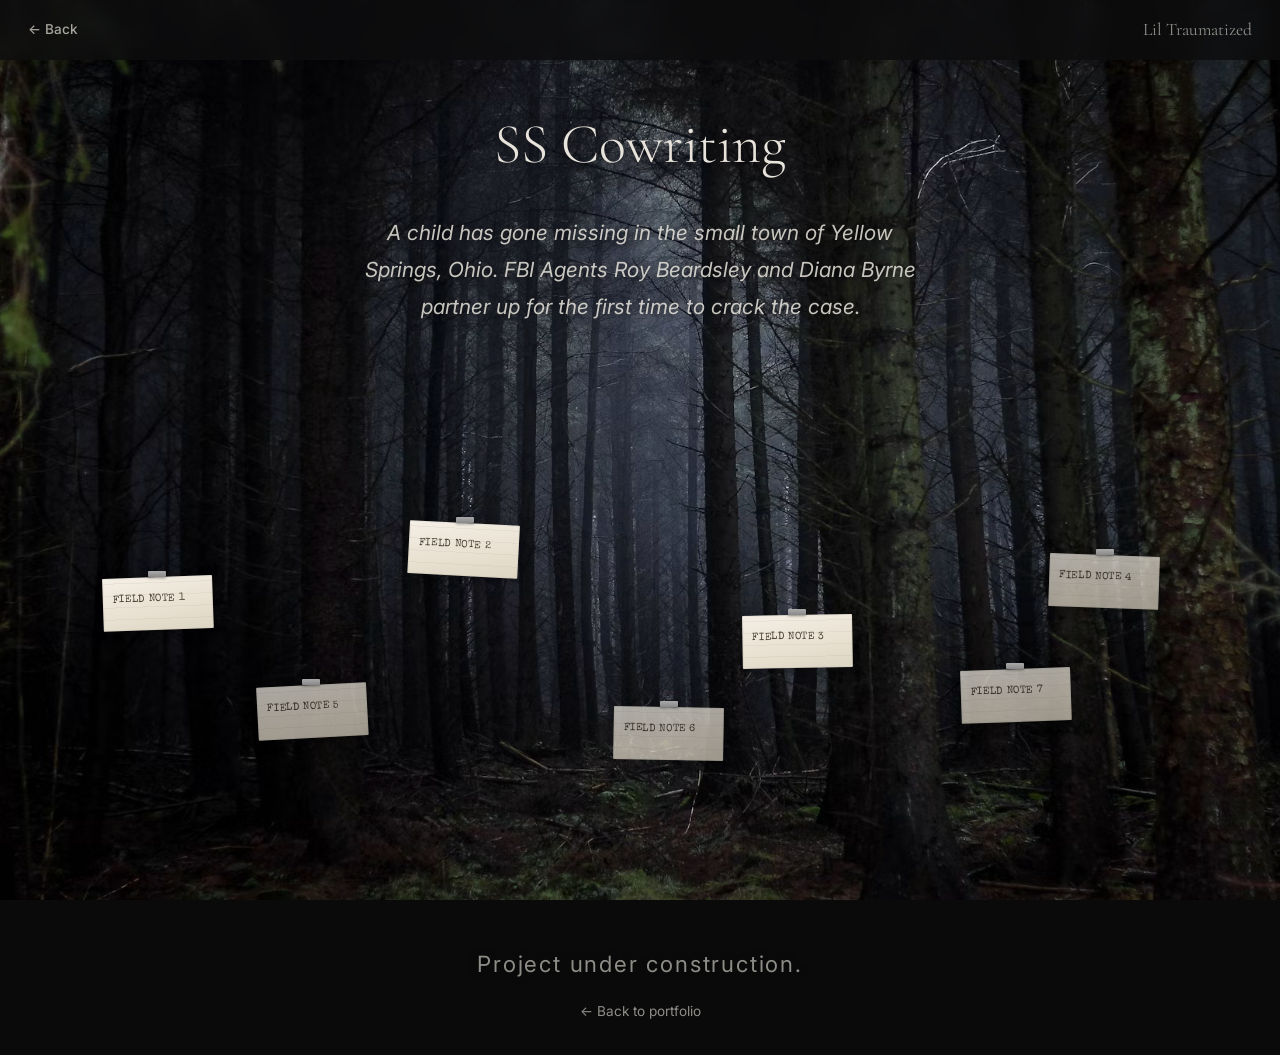
==== commit 2ad75a75: "Update cowriting blurb text Co-Authored-By: Claude Opus 4.6 <noreply@anthropic.com>" ====
--- a/cowriting.html
+++ b/cowriting.html
@@ -27,7 +27,7 @@
   <!-- Story blurb -->
   <header class="cowriting-header">
     <h1 class="cowriting-heading">SS Cowriting</h1>
-    <p class="cowriting-blurb">A child has gone missing in the small town of Yellow Springs, Ohio. FBI Agents Roy Beardsley and Diana Byrne are assigned to the case and partner up for the first time to crack the case.</p>
+    <p class="cowriting-blurb">A child has gone missing in the small town of Yellow Springs, Ohio. FBI Agents Roy Beardsley and Diana Byrne partner up for the first time to crack the case.</p>
   </header>
 
   <!-- Field notes pinned to the forest -->
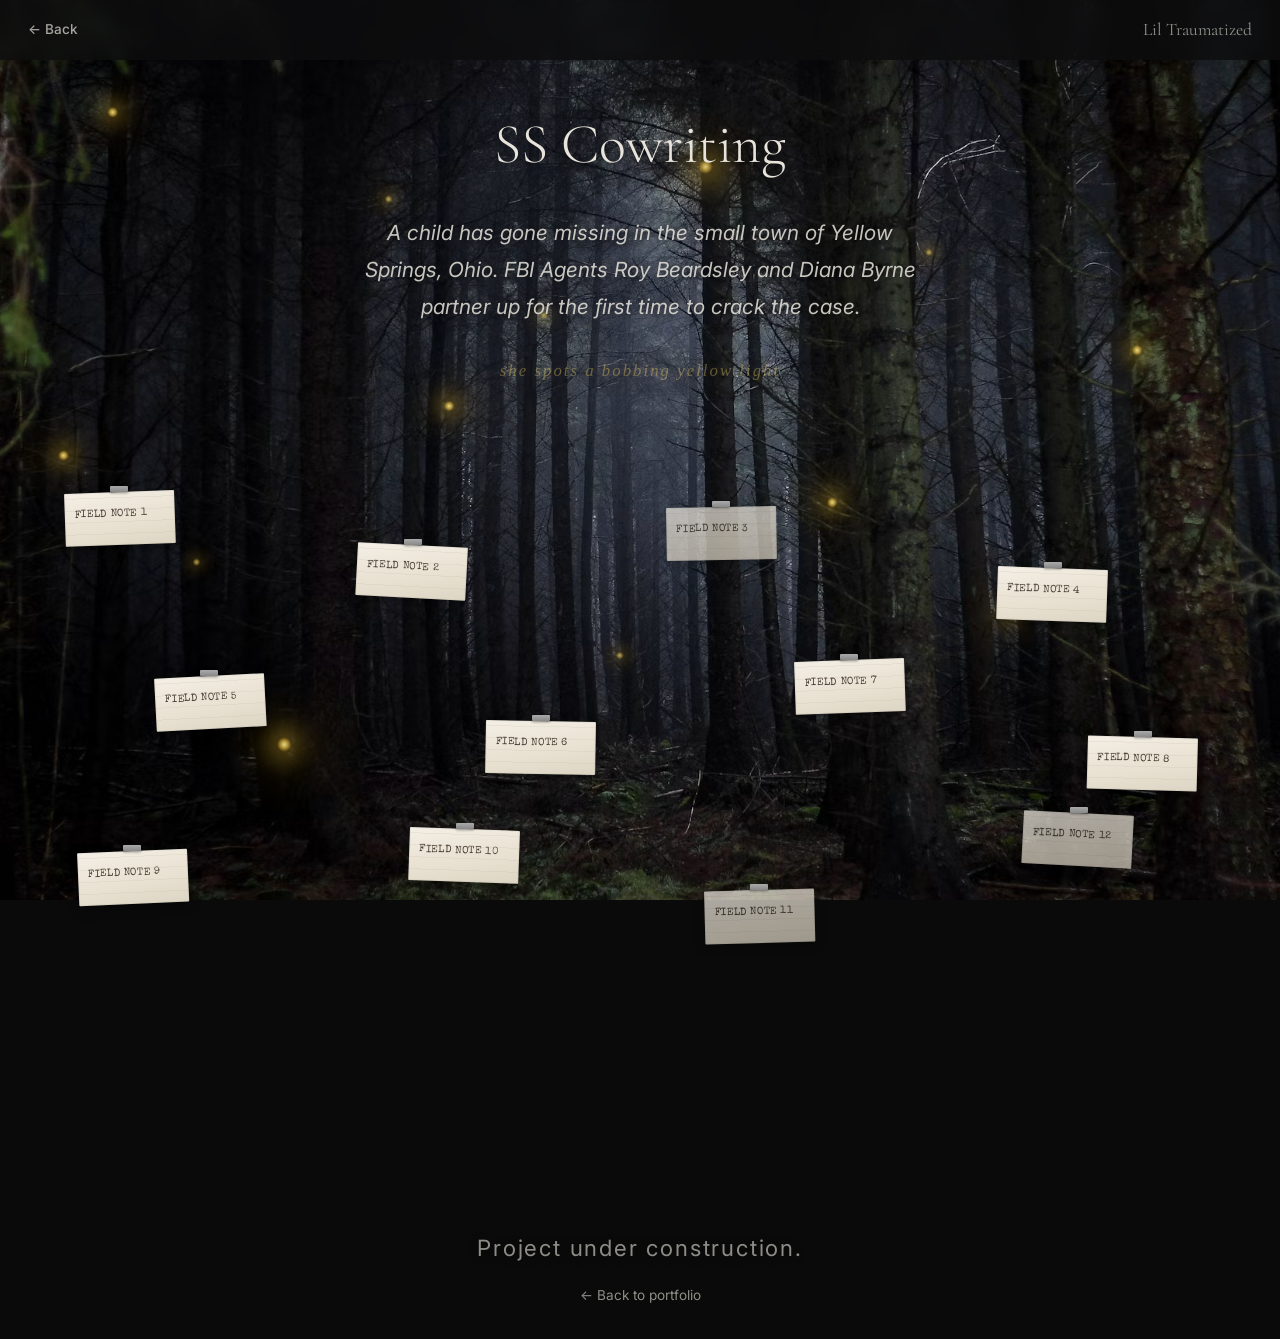
==== commit a8b989b9: "Add interactive will-o'-wisps and expand cowriting field notes - Expand field notes to all 12 with c" ====
--- a/cowriting.html
+++ b/cowriting.html
@@ -8,7 +8,7 @@
   <link rel="preconnect" href="https://fonts.googleapis.com" />
   <link rel="preconnect" href="https://fonts.gstatic.com" crossorigin />
   <link href="https://fonts.googleapis.com/css2?family=Cormorant+Garamond:ital,wght@0,300;0,400;0,600;0,700;1,300;1,400&family=Inter:wght@300;400;500;600&family=Special+Elite&display=swap" rel="stylesheet" />
-  <link rel="stylesheet" href="styles.css?v=24" />
+  <link rel="stylesheet" href="styles.css?v=26" />
 </head>
 <!-- Background image source: https://unsplash.com/s/photos/dark-forest?asset=%5B%22Photos%22%2C%7B%22slug%22%3A%22photography-of-forest-1L71sPT5XKc%22%7D%5D -->
 <body class="cowriting-page">
@@ -16,6 +16,23 @@
   <!-- Dark forest background (brightness +0.05 via CSS filter) -->
   <div class="forest-bg" aria-hidden="true">
     <img src="Other%20Art%20Resources/DarkForest.avif" alt="" />
+  </div>
+
+  <!-- Will-o'-wisps — bobbing yellow lights scattered across the forest -->
+  <div class="wisps" aria-hidden="true">
+    <div class="wisp" style="top: 12%; left: 8%;"></div>
+    <div class="wisp wisp--sm" style="top: 28%; left: 72%;"></div>
+    <div class="wisp" style="top: 45%; left: 35%;"></div>
+    <div class="wisp wisp--lg" style="top: 18%; left: 55%;"></div>
+    <div class="wisp wisp--sm" style="top: 62%; left: 15%;"></div>
+    <div class="wisp" style="top: 38%; left: 88%;"></div>
+    <div class="wisp wisp--sm" style="top: 72%; left: 48%;"></div>
+    <div class="wisp" style="top: 55%; left: 65%;"></div>
+    <div class="wisp wisp--lg" style="top: 82%; left: 22%;"></div>
+    <div class="wisp wisp--sm" style="top: 35%; left: 42%;"></div>
+    <div class="wisp" style="top: 68%; left: 78%;"></div>
+    <div class="wisp wisp--sm" style="top: 22%; left: 30%;"></div>
+    <div class="wisp" style="top: 50%; left: 5%;"></div>
   </div>
 
   <!-- Fixed navigation -->
@@ -28,64 +45,105 @@
   <header class="cowriting-header">
     <h1 class="cowriting-heading">SS Cowriting</h1>
     <p class="cowriting-blurb">A child has gone missing in the small town of Yellow Springs, Ohio. FBI Agents Roy Beardsley and Diana Byrne partner up for the first time to crack the case.</p>
+    <p class="wisp-whisper">she spots a bobbing yellow light</p>
   </header>
 
   <!-- Field notes pinned to the forest -->
   <main class="field-notes">
 
-    <div class="field-note field-note--unlocked" data-note="1" style="top: 38%; left: 8%;">
+    <div class="field-note field-note--unlocked" data-note="1" style="top: 8%; left: 5%;">
       <div class="field-note-pin"></div>
       <div class="field-note-paper">
         <span class="field-note-label">Field Note 1</span>
-        <span class="field-note-title">A Blip In The Timeline</span>
+        <span class="field-note-title">Day 0 &mdash; A Blip In The Timeline</span>
       </div>
     </div>
 
-    <div class="field-note field-note--unlocked" data-note="2" style="top: 28%; left: 32%;">
+    <div class="field-note field-note--unlocked" data-note="2" style="top: 15%; left: 28%;">
       <div class="field-note-pin"></div>
       <div class="field-note-paper">
         <span class="field-note-label">Field Note 2</span>
-        <span class="field-note-title">Briefing over Breakfast</span>
+        <span class="field-note-title">Day 1 &mdash; Briefing over Breakfast</span>
       </div>
     </div>
 
-    <div class="field-note field-note--unlocked" data-note="3" style="top: 45%; left: 58%;">
+    <div class="field-note field-note--locked" data-note="3" style="top: 10%; left: 52%;">
       <div class="field-note-pin"></div>
       <div class="field-note-paper">
         <span class="field-note-label">Field Note 3</span>
-        <span class="field-note-title">Old Man ....</span>
+        <span class="field-note-title">Day 1 &mdash; UNTITLED</span>
       </div>
     </div>
 
-    <div class="field-note field-note--locked" data-note="4" style="top: 34%; left: 82%;">
+    <div class="field-note field-note--unlocked" data-note="4" style="top: 18%; left: 78%;">
       <div class="field-note-pin"></div>
       <div class="field-note-paper">
         <span class="field-note-label">Field Note 4</span>
-        <span class="field-note-title">....</span>
+        <span class="field-note-title">Day 1 &mdash; Old Man J******</span>
       </div>
     </div>
 
-    <div class="field-note field-note--locked" data-note="5" style="top: 58%; left: 20%;">
+    <div class="field-note field-note--unlocked" data-note="5" style="top: 32%; left: 12%;">
       <div class="field-note-pin"></div>
       <div class="field-note-paper">
         <span class="field-note-label">Field Note 5</span>
-        <span class="field-note-title">....</span>
+        <span class="field-note-title">Day 2 &mdash; Sleepy Stakeout</span>
       </div>
     </div>
 
-    <div class="field-note field-note--locked" data-note="6" style="top: 62%; left: 48%;">
+    <div class="field-note field-note--unlocked" data-note="6" style="top: 38%; left: 38%;">
       <div class="field-note-pin"></div>
       <div class="field-note-paper">
         <span class="field-note-label">Field Note 6</span>
-        <span class="field-note-title">....</span>
+        <span class="field-note-title">Day 2 &mdash; Another Disappearance</span>
       </div>
     </div>
 
-    <div class="field-note field-note--locked" data-note="7" style="top: 55%; left: 75%;">
+    <div class="field-note field-note--unlocked" data-note="7" style="top: 30%; left: 62%;">
       <div class="field-note-pin"></div>
       <div class="field-note-paper">
         <span class="field-note-label">Field Note 7</span>
-        <span class="field-note-title">....</span>
+        <span class="field-note-title">Day 3 &mdash; Goo Solved</span>
+      </div>
+    </div>
+
+    <div class="field-note field-note--unlocked" data-note="8" style="top: 40%; left: 85%;">
+      <div class="field-note-pin"></div>
+      <div class="field-note-paper">
+        <span class="field-note-label">Field Note 8</span>
+        <span class="field-note-title">Day 3 &mdash; S* i* t* s* l* a d*</span>
+      </div>
+    </div>
+
+    <div class="field-note field-note--unlocked" data-note="9" style="top: 55%; left: 6%;">
+      <div class="field-note-pin"></div>
+      <div class="field-note-paper">
+        <span class="field-note-label">Field Note 9</span>
+        <span class="field-note-title">Day 5 &mdash; Interview with the Recovered</span>
+      </div>
+    </div>
+
+    <div class="field-note field-note--unlocked" data-note="10" style="top: 52%; left: 32%;">
+      <div class="field-note-pin"></div>
+      <div class="field-note-paper">
+        <span class="field-note-label">Field Note 10</span>
+        <span class="field-note-title">Day 6 &mdash; The Mystery At Large</span>
+      </div>
+    </div>
+
+    <div class="field-note field-note--locked" data-note="11" style="top: 60%; left: 55%;">
+      <div class="field-note-pin"></div>
+      <div class="field-note-paper">
+        <span class="field-note-label">Field Note 11</span>
+        <span class="field-note-title">Day 7 &mdash; Frogman Sighting</span>
+      </div>
+    </div>
+
+    <div class="field-note field-note--locked" data-note="12" style="top: 50%; left: 80%;">
+      <div class="field-note-pin"></div>
+      <div class="field-note-paper">
+        <span class="field-note-label">Field Note 12</span>
+        <span class="field-note-title">Day ?? &mdash; WRAPUP</span>
       </div>
     </div>
 
@@ -96,6 +154,7 @@
     <a href="index.html" class="cowriting-back">&larr; Back to portfolio</a>
   </footer>
 
+  <script src="cowriting.js?v=1"></script>
   <script>
     document.addEventListener('contextmenu', function (e) {
       if (e.target.tagName === 'IMG') e.preventDefault();
--- a/styles.css
+++ b/styles.css
@@ -1951,6 +1951,41 @@
   filter: brightness(1.05);
 }
 
+/* --- Will-o'-wisps — bobbing yellow lights --- */
+.wisps {
+  position: fixed;
+  inset: 0;
+  z-index: 1;
+  pointer-events: none;
+}
+
+.wisp {
+  position: absolute;
+  width: 10px;
+  height: 10px;
+  border-radius: 50%;
+  background: radial-gradient(circle,
+    rgba(255, 238, 150, 0.92) 0%,
+    rgba(255, 212, 75, 0.66) 38%,
+    rgba(255, 192, 45, 0.32) 68%,
+    rgba(255, 180, 30, 0) 100%);
+  box-shadow: 0 0 18px 6px rgba(255, 210, 60, 0.32), 0 0 42px 15px rgba(255, 180, 30, 0.15);
+  will-change: transform;
+}
+
+.wisp--sm {
+  width: 7px;
+  height: 7px;
+  opacity: 0.72;
+  box-shadow: 0 0 13px 4px rgba(255, 210, 60, 0.3), 0 0 30px 9px rgba(255, 180, 30, 0.11);
+}
+
+.wisp--lg {
+  width: 14px;
+  height: 14px;
+  box-shadow: 0 0 24px 9px rgba(255, 210, 60, 0.36), 0 0 54px 19px rgba(255, 180, 30, 0.17);
+}
+
 /* Nav on dark background */
 .cowriting-nav .back-link,
 .cowriting-nav .work-nav-title {
@@ -1991,13 +2026,24 @@
   margin: 0 auto;
 }
 
+.wisp-whisper {
+  font-family: var(--font-display);
+  font-size: clamp(0.85rem, 2vw, 1.05rem);
+  font-style: italic;
+  font-weight: 300;
+  color: rgba(255, 220, 100, 0.35);
+  text-shadow: 0 0 20px rgba(255, 200, 50, 0.25);
+  letter-spacing: 0.12em;
+  margin-top: 32px;
+}
+
 /* --- Field notes scattered across the forest --- */
 .field-notes {
   position: relative;
   z-index: 2;
   width: 100%;
-  height: 60vh;
-  min-height: 400px;
+  height: 85vh;
+  min-height: 550px;
 }
 
 .field-note {
@@ -2104,6 +2150,11 @@
 .field-note[data-note="5"] .field-note-paper { transform: rotate(-3deg); }
 .field-note[data-note="6"] .field-note-paper { transform: rotate(1deg); }
 .field-note[data-note="7"] .field-note-paper { transform: rotate(-2deg); }
+.field-note[data-note="8"] .field-note-paper { transform: rotate(1.5deg); }
+.field-note[data-note="9"] .field-note-paper { transform: rotate(-2.5deg); }
+.field-note[data-note="10"] .field-note-paper { transform: rotate(2deg); }
+.field-note[data-note="11"] .field-note-paper { transform: rotate(-1.5deg); }
+.field-note[data-note="12"] .field-note-paper { transform: rotate(3deg); }
 
 /* Footer */
 .cowriting-footer {
@@ -2151,10 +2202,10 @@
     width: 160px;
   }
 
-  /* Show titles on mobile (no hover) */
+  /* Show titles on mobile (no hover) — locked notes stay hidden */
   .field-note--unlocked .field-note-title {
     opacity: 1;
-    max-height: 60px;
+    max-height: 80px;
   }
 }
 
